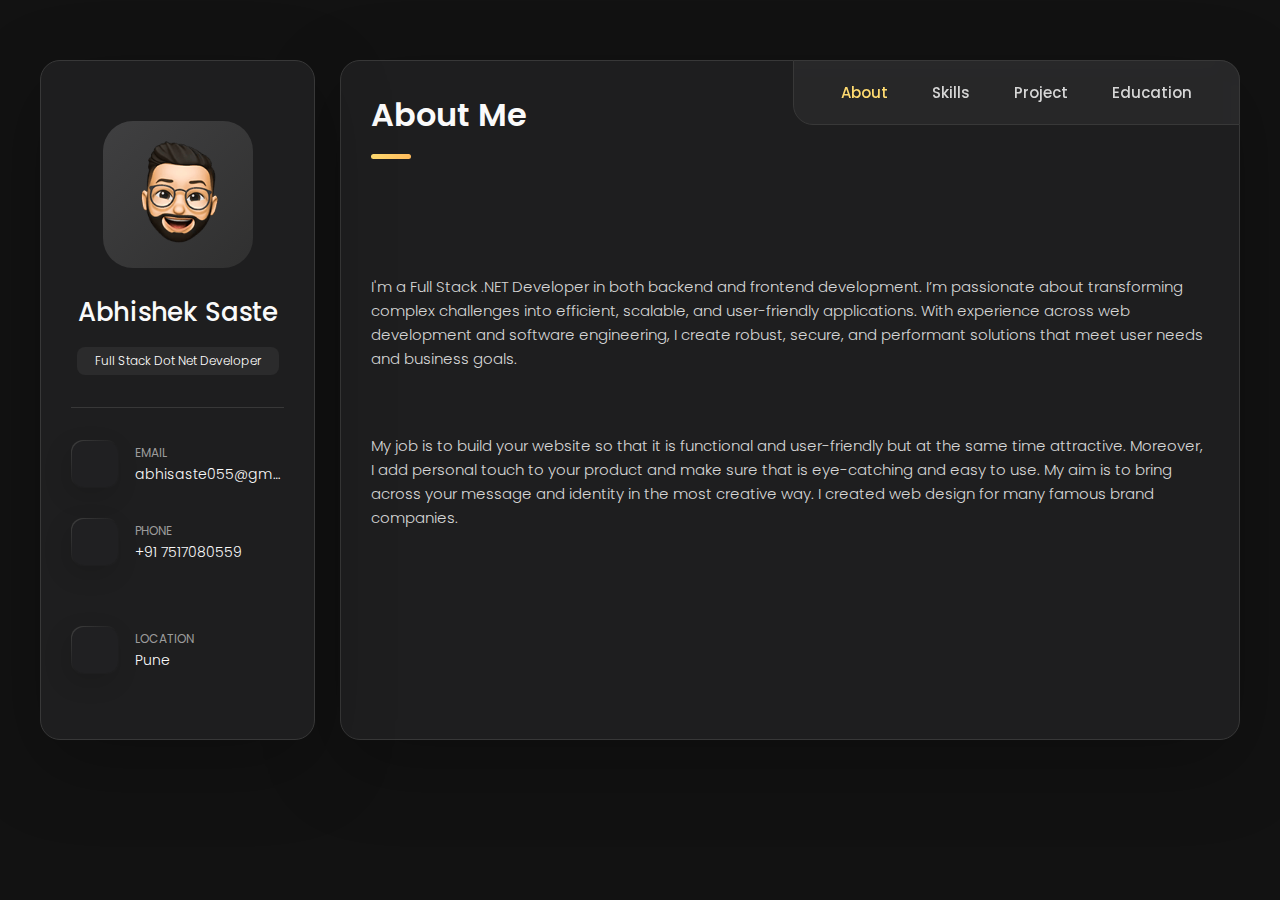
==== index .html @ 3a15f0b8 "Initial Project push" ====
<!DOCTYPE html>
<html lang="en">

<head>
  <meta charset="UTF-8">
  <meta http-equiv="X-UA-Compatible" content="IE=edge">
  <meta name="viewport" content="width=device-width, initial-scale=1.0">
  <title>Portfolio</title>



  <!--
    - custom css link
  -->
  <link rel="stylesheet" href="./assets/css/style.css">

  <!--
    - google font link
  -->
  <link rel="preconnect" href="https://fonts.googleapis.com">
  <link rel="preconnect" href="https://fonts.gstatic.com" crossorigin>
  <link href="https://fonts.googleapis.com/css2?family=Poppins:wght@300;400;500;600&display=swap" rel="stylesheet">
</head>

<body>

  <!--
    - #MAIN
  -->

  <main>

    <!--
      - #SIDEBAR
    -->

      <aside class="sidebar" data-sidebar>

        <div class="sidebar-info">

        <figure class="avatar-box">
          <img src="./assets/images/Illustrations/my-avatar.png" alt="Richard hanrick" width="80">
        </figure>

        <div class="info-content">
          <h1 class="name" title="Richard hanrick">Abhishek Saste</h1>

          <p class="title">Full Stack Dot Net Developer</p>
        </div>

        <button class="info_more-btn" data-sidebar-btn>
          <span>Show Contacts</span>

          <ion-icon name="chevron-down"></ion-icon>
        </button>

      </div>

      <div class="sidebar-info_more">

        <div class="separator"></div>

        <ul class="contacts-list">

          <li class="contact-item">

            <div class="icon-box">
              <ion-icon name="mail-outline"></ion-icon>
            </div>

            <div class="contact-info">
              <p class="contact-title">Email</p>

              <a href="mailto:richard@example.com" class="contact-link">abhisaste055@gmail.com</a>
            </div>

          </li>

          <li class="contact-item">

            <div class="icon-box">
              <ion-icon name="phone-portrait-outline"></ion-icon>
            </div>

            <div class="contact-info">
              <p class="contact-title">Phone</p>

              <a href="tel:+12133522795" class="contact-link">+91 7517080559</a>
            </div>

          </li>

          <li class="contact-item">

             

          </li>

          <li class="contact-item">

            <div class="icon-box">
              <ion-icon name="location-outline"></ion-icon>
            </div>

            <div class="contact-info">
              <p class="contact-title">Location</p>

              <address>Pune</address>
            </div>

          </li>

        </ul>

        <div class="separator"></div>

        <ul class="social-list">

          <li class="social-item">
            <a href="https://www.linkedin.com/in/abhishek-saste-76ba7b1b6?utm_source=share&utm_campaign=share_via&utm_content=profile&utm_medium=android_app" class="social-link">
              <ion-icon name="logo-Linkedin"></ion-icon>
            </a>
          </li>

          <li class="social-item">
            <a href="#" class="social-link">
              <ion-icon name="logo-twitter"></ion-icon>
            </a>
          </li>

          <li class="social-item">
            <a href="https://github.com/Abhisaste5455" class="social-link">
              <ion-icon name="logo-GitHub"></ion-icon>
            </a>
          </li>

        </ul>

      </div>

    </aside>





    <!--
      - #main-content
    -->

    <div class="main-content">

      <!--
        - #NAVBAR
      -->

      <nav class="navbar">
    <ul class="navbar-list">
        <li class="navbar-item">
            <button class="navbar-link active" data-nav-link>About</button>
        </li>
        <li class="navbar-item">
            <button class="navbar-link" data-nav-link>Skills</button> <!-- Changed from "Resume" to "Skills" -->
        </li>
        <li class="navbar-item">
            <button class="navbar-link" data-nav-link>Project</button>
        </li>
        <li class="navbar-item">
            <button class="navbar-link" data-nav-link>Education</button>
        </li>
       
    </ul>
</nav>






      <!--
        - #ABOUT
      -->

      <article class="about  active" data-page="about">

        <header>
          <h2 class="h2 article-title">About me</h2>
        </header>

        <section class="about-text">
          <br><br><br><br>
          <p>
            I'm a Full Stack .NET Developer in both backend and frontend development. I’m passionate about transforming
            complex challenges into efficient, scalable, and user-friendly applications. With experience across web
            development and software engineering, I create robust, secure, and performant solutions that meet user needs
            and business goals.
          </p>

          <br><br>

          <p>
            My job is to build your website so that it is functional and user-friendly but at the same time attractive.
            Moreover, I
            add personal touch to your product and make sure that is eye-catching and easy to use. My aim is to bring
            across your
            message and identity in the most creative way. I created web design for many famous brand companies.
          </p>
        </section>



        


        
       


        <!--
          - testimonials modal
        -->

        <div class="modal-container" data-modal-container>

          <div class="overlay" data-overlay></div>

          <section class="testimonials-modal">

            <button class="modal-close-btn" data-modal-close-btn>
              <ion-icon name="close-outline"></ion-icon>
            </button>

            <div class="modal-img-wrapper">
              <figure class="modal-avatar-box">
                <img src="./assets/images/avatar-1.png" alt="Daniel lewis" width="80" data-modal-img>
              </figure>

              <img src="./assets/images/icon-quote.svg" alt="quote icon">
            </div>

            <div class="modal-content">

              <h4 class="h3 modal-title" data-modal-title>Daniel lewis</h4>

              <time datetime="2021-06-14">14 June, 2021</time>

              <div data-modal-text>
                <p>
                  Richard was hired to create a corporate identity. We were very pleased with the work done. She has a
                  lot of experience
                  and is very concerned about the needs of client. Lorem ipsum dolor sit amet, ullamcous cididt
                  consectetur adipiscing
                  elit, seds do et eiusmod tempor incididunt ut laborels dolore magnarels alia.
                </p>
              </div>

            </div>

          </section>

        </div> 


        
      </article>





      <!--
  - #RESUME
-->

<article class="skills" data-page="skills">

  <header>
    <h2 class="h2 article-title">Skills</h2>
  </header>

 
  
  <section class="skill">

    <ul class="skills-list">

      <h3 class="Head1">Frontend</h3><br>

      <div class="sourav">
      <li class="skills-item">

        <div class="skill-progress-bg">
          <div class="skill-progress-fill" style="width: 80%;">HTML</div>
        </div>

      </li>

      <li class="skills-item">
        <div class="skill-progress-bg">
          <div class="skill-progress-fill" style="width: 80%;">CSS</div>
        </div>

      </li>

      <li class="skills-item">
        <div class="skill-progress-bg">
          <div class="skill-progress-fill" style="width: 80%;">Bootstrap</div>
        </div>

      </li>
      

      <li class="skills-item">

        <div class="skill-progress-bg">
          <div class="skill-progress-fill" style="width: 80%;">JavaScript</div>
        </div>

      </li>
      <li class="skills-item">
        <div class="skill-progress-bg">
          <div class="skill-progress-fill" style="width: 80%;">JQuery</div>
        </div>

      </li>

      <li class="skills-item">
        <div class="skill-progress-bg">
          <div class="skill-progress-fill" style="width: 80%;">React</div>
        </div>

      </li>

      <li class="skills-item">
        <div class="skill-progress-bg">
          <div class="skill-progress-fill" style="width: 80%;">Redux</div>
        </div>

      </li>
      
      <br>
      </div>

      <h3 class="Head1">Backend</h3> <br>
  

    
      <div class="sourav">
      <li class="skills-item">

        <div class="skill-progress-bg">
          <div class="skill-progress-fill" style="width: 80%;">C#</div>
        </div>

      </li>

      <li class="skills-item">

        <div class="skill-progress-bg">
          <div class="skill-progress-fill" style="width: 80%;">ASP.NET</div>
        </div>

      </li>

      <li class="skills-item">

        <div class="skill-progress-bg">
          <div class="skill-progress-fill" style="width: 80%;">MySQL</div>
        </div>

      </li>

      <li class="skills-item">

        <div class="skill-progress-bg">
          <div class="skill-progress-fill" style="width: 80%;">Soft.Testing</div>
        </div>

      </li>
      </div>    

      


      

    </ul>
  
  </section>

</article>






      <!--
        - #PORTFOLIO
      -->

      <article class="project" data-page="project">

        <header>
          <h2 class="h2 article-title">Project</h2>
        </header>

        <section class="projects">

          <ul class="filter-list">

            <li class="filter-item">
              <button class="active" data-filter-btn>All</button>
            </li>

            <!-- <li class="filter-item">
              <button data-filter-btn>Frontend</button>
            </li>

            <li class="filter-item">
              <button data-filter-btn>Backend</button>
            </li>

            <li class="filter-item">
              <button data-filter-btn>Web development</button>
            </li> -->

          </ul>

          <div class="filter-select-box">

            <button class="filter-select" data-select>

              <div class="select-value" data-selecct-value>Select category</div>

              <div class="select-icon">
                <ion-icon name="chevron-down"></ion-icon>
              </div>

            </button>

            <ul class="select-list">

              <li class="select-item">
                <button data-select-item>All</button>
              </li>

              <!-- <li class="select-item">
                <button data-select-item>Frontend</button>
              </li>

              <li class="select-item">
                <button data-select-item>Backend</button>
              </li> -->

              <!-- <li class="select-item">
                <button data-select-item>Web development</button>
              </li> -->

            </ul>

          </div>

          <ul class="project-list">

            <li class="project-item  active" data-filter-item data-category="Frontend">
              <a href="https://abhisaste5455.github.io/HotelProject/">

                <figure class="project-img">
                  <div class="project-item-icon-box">
                    <ion-icon name="eye-outline"></ion-icon>
                  </div>

                  <img src="./assets/images/Illustrations/Hotel.png" alt="finance" loading="lazy">
                </figure>

                <h3 class="project-title">Hotel</h3>

                <p class="project-category">Frontend</p>

              </a>
            </li>

            <li class="project-item  active" data-filter-item data-category="web development">
              <a href="https://abhisaste5455.github.io/FoodProject/">

                <figure class="project-img">
                  <div class="project-item-icon-box">
                    <ion-icon name="eye-outline"></ion-icon>
                  </div>

                  <img src="./assets/images/Illustrations/Food.png" alt="orizon" loading="lazy">
                </figure>

                <h3 class="project-title">Food</h3>

                <p class="project-category">Frontend</p>

              </a>
            </li>

            <li class="project-item  active" data-filter-item data-category="web design">
              <a href="https://abhisaste5455.github.io/RealestateProject/">

                <figure class="project-img">
                  <div class="project-item-icon-box">
                    <ion-icon name="eye-outline"></ion-icon>
                  </div>

                  <img src="./assets/images/Illustrations/Real Estate.png " alt="fundo" loading="lazy">
                </figure>

                <h3 class="project-title">Real Estate</h3>

                <p class="project-category">Frontend</p>

              </a>
            </li>

            <li class="project-item  active" data-filter-item data-category="applications">
              <a href="https://abhisaste5455.github.io/FashionProject/">

                <figure class="project-img">
                  <div class="project-item-icon-box">
                    <ion-icon name="eye-outline"></ion-icon>
                  </div>

                  <img src="./assets/images/Illustrations/Fashion.png" alt="brawlhalla" loading="lazy">
                </figure>

                <h3 class="project-title">Fashion</h3>

                <p class="project-category">Frontend</p>

              </a>
            </li>

            <li class="project-item  active" data-filter-item data-category="web design">
              <a href="https://abhisaste5455.github.io/WeddingProject/">

                <figure class="project-img">
                  <div class="project-item-icon-box">
                    <ion-icon name="eye-outline"></ion-icon>
                  </div>

                  <img src="./assets/images/Illustrations/Wed.png" alt="dsm." loading="lazy">
                </figure>

                <h3 class="project-title">Wedding</h3>

                <p class="project-category">Frontend</p>

              </a>
            </li>

            <li class="project-item  active" data-filter-item data-category="web design">
              <a href="https://shop-project-eosin.vercel.app/">

                <figure class="project-img">
                  <div class="project-item-icon-box">
                    <ion-icon name="eye-outline"></ion-icon>
                  </div>

                  <img src="./assets/images/Illustrations/Shop.png" alt="metaspark" loading="lazy">
                </figure>

                <h3 class="project-title">Shop</h3>

                <p class="project-category">Frontend</p>

              </a>
            </li>

          

          </ul>

        </section>

      </article>




      <article class="education" data-page="education">

        <header>
          <h2 class="h2 article-title">Education</h2>
        </header>
      
        <section class="timeline">
      
          <div class="title-wrapper">
            <div class="icon-box">
              <ion-icon name="book-outline"></ion-icon>
            </div>
      
            <h3 class="h3">Education</h3>
          </div>
      
          <ol class="timeline-list">

            <li class="timeline-item">
      
              <h4 class="h4 timeline-item-title">Diploma In Full Stack Dot.Net</h4>
      
              <span>6 Months</span>
      
              <p class="timeline-text">
                Envision Computer Training Institute 
              </p>
      
            </li>
      
            <li class="timeline-item">
      
              <h4 class="h4 timeline-item-title">B.E in Information Technology</h4>
      
              <span>2020 — 2024</span>
      
              <p class="timeline-text">
                Savitribai Phule Pune University
              </p>
      
            </li>

            
      
            <li class="timeline-item">
      
              <h4 class="h4 timeline-item-title">HSC</h4>
      
              <span>2019 — 2020</span>
      
              <p class="timeline-text">
                Maharashtra State Board
              </p>
      
            </li>
      
            <li class="timeline-item">
      
              <h4 class="h4 timeline-item-title">SSC</h4>
      
              <span>2017 — 2018</span>
      
              <p class="timeline-text">
                Maharashtra State Board.
              </p>
      
            </li>
      
          </ol>
      
        </section>
      
      </article>
      


      




     

    </div>

  </main>






  <!--
    - custom js link
  -->
  <script src="./assets/js/script.js"></script>

  <!--
    - ionicon link
  -->
  <script type="module" src="https://unpkg.com/ionicons@5.5.2/dist/ionicons/ionicons.esm.js"></script>
  <script nomodule src="https://unpkg.com/ionicons@5.5.2/dist/ionicons/ionicons.js"></script>

</body>

</html>
---- assets/css/style.css ----
/*-----------------------------------*\
  #style.css
\*-----------------------------------*/


/**
 * copyright 2022 @codewithsadee
 */





/*-----------------------------------*\
  #CUSTOM PROPERTY
\*-----------------------------------*/

:root {

  /**
   * colors
   */

  /* gradient */

  --bg-gradient-onyx: linear-gradient(
    to bottom right, 
    hsl(240, 1%, 25%) 3%, 
    hsl(0, 0%, 19%) 97%
  );
  --bg-gradient-jet: linear-gradient(
    to bottom right, 
    hsla(240, 1%, 18%, 0.251) 0%, 
    hsla(240, 2%, 11%, 0) 100%
  ), hsl(240, 2%, 13%);
  --bg-gradient-yellow-1: linear-gradient(
    to bottom right, 
    hsl(45, 100%, 71%) 0%, 
    hsla(36, 100%, 69%, 0) 50%
  );
  --bg-gradient-yellow-2: linear-gradient(
    135deg, 
    hsla(45, 100%, 71%, 0.251) 0%, 
    hsla(35, 100%, 68%, 0) 59.86%
  ), hsl(240, 2%, 13%);
  --border-gradient-onyx: linear-gradient(
    to bottom right, 
    hsl(0, 0%, 25%) 0%, 
    hsla(0, 0%, 25%, 0) 50%
  );
  --text-gradient-yellow: linear-gradient(
    to right, 
    hsl(45, 100%, 72%), 
    hsl(35, 100%, 68%)
  );

  /* solid */

  --jet: hsl(0, 0%, 22%);
  --onyx: hsl(240, 1%, 17%);
  --eerie-black-1: hsl(240, 2%, 13%);
  --eerie-black-2: hsl(240, 2%, 12%);
  --smoky-black: hsl(0, 0%, 7%);
  --white-1: hsl(0, 0%, 100%);
  --white-2: hsl(0, 0%, 98%);
  --orange-yellow-crayola: hsl(45, 100%, 72%);
  --vegas-gold: hsl(45, 54%, 58%);
  --light-gray: hsl(0, 0%, 84%);
  --light-gray-70: hsla(0, 0%, 84%, 0.7);
  --bittersweet-shimmer: hsl(0, 43%, 51%);

  /**
   * typography
   */

  /* font-family */
  --ff-poppins: 'Poppins', sans-serif;

  /* font-size */
  --fs-1: 24px;
  --fs-2: 18px;
  --fs-3: 17px;
  --fs-4: 16px;
  --fs-5: 15px;
  --fs-6: 14px;
  --fs-7: 13px;
  --fs-8: 11px;

  /* font-weight */
  --fw-300: 300;
  --fw-400: 400;
  --fw-500: 500;
  --fw-600: 600;

  /**
   * shadow
   */
  
  --shadow-1: -4px 8px 24px hsla(0, 0%, 0%, 0.25);
  --shadow-2: 0 16px 30px hsla(0, 0%, 0%, 0.25);
  --shadow-3: 0 16px 40px hsla(0, 0%, 0%, 0.25);
  --shadow-4: 0 25px 50px hsla(0, 0%, 0%, 0.15);
  --shadow-5: 0 24px 80px hsla(0, 0%, 0%, 0.25);

  /**
   * transition
   */

  --transition-1: 0.25s ease;
  --transition-2: 0.5s ease-in-out;

}





/*-----------------------------------*\
  #RESET
\*-----------------------------------*/

*, *::before, *::after {
  margin: 0;
  padding: 0;
  box-sizing: border-box;
}

a { text-decoration: none; }

li { list-style: none; }

img, ion-icon, a, button, time, span { display: block; }

button {
  font: inherit;
  background: none;
  border: none;
  text-align: left;
  cursor: pointer;
}

input, textarea {
  display: block;
  width: 100%;
  background: none;
  font: inherit;
}

::selection {
  background: var(--orange-yellow-crayola);
  color: var(--smoky-black);
}

:focus { outline-color: var(--orange-yellow-crayola); }

html { font-family: var(--ff-poppins); }

body { background: var(--smoky-black); }





/*-----------------------------------*\
  #REUSED STYLE
\*-----------------------------------*/

.sidebar,
article {
  background: var(--eerie-black-2);
  border: 1px solid var(--jet);
  border-radius: 20px;
  padding: 15px;
  box-shadow: var(--shadow-1);
  z-index: 1;
}

.separator {
  width: 100%;
  height: 1px;
  background: var(--jet);
  margin: 16px 0;
}

.icon-box {
  position: relative;
  background: var(--border-gradient-onyx);
  width: 30px;
  height: 30px;
  border-radius: 8px;
  display: flex;
  justify-content: center;
  align-items: center;
  font-size: 16px;
  color: var(--orange-yellow-crayola);
  box-shadow: var(--shadow-1);
  z-index: 1;
}

.icon-box::before {
  content: "";
  position: absolute;
  inset: 1px;
  background: var(--eerie-black-1);
  border-radius: inherit;
  z-index: -1;
}

.icon-box ion-icon { --ionicon-stroke-width: 35px; }

article { display: none; }

article.active {
  display: block;
  animation: fade 0.5s ease backwards;
}

@keyframes fade {
  0% { opacity: 0; }
  100% { opacity: 1; }
}

.h2,
.h3,
.h4,
.h5 {
  color: var(--white-2);
  text-transform: capitalize;
}

.h2 { font-size: var(--fs-1); }

.h3 { font-size: var(--fs-2); }

.h4 { font-size: var(--fs-4); }

.h5 {
  font-size: var(--fs-7);
  font-weight: var(--fw-500);
}

.article-title {
  position: relative;
  padding-bottom: 7px;
}

.article-title::after {
  content: "";
  position: absolute;
  bottom: 0;
  left: 0;
  width: 30px;
  height: 3px;
  background: var(--text-gradient-yellow);
  border-radius: 3px;
}

.has-scrollbar::-webkit-scrollbar {
  width: 5px; /* for vertical scrollbar */
  height: 5px; /* for horizontal scrollbar */
}

.has-scrollbar::-webkit-scrollbar-track {
  background: var(--onyx);
  border-radius: 5px;
}

.has-scrollbar::-webkit-scrollbar-thumb {
  background: var(--orange-yellow-crayola);
  border-radius: 5px;
}

.has-scrollbar::-webkit-scrollbar-button { width: 20px; }

.content-card {
  position: relative;
  background: var(--border-gradient-onyx);
  padding: 15px;
  padding-top: 45px;
  border-radius: 14px;
  box-shadow: var(--shadow-2);
  cursor: pointer;
  z-index: 1;
}

.content-card::before {
  content: "";
  position: absolute;
  inset: 1px;
  background: var(--bg-gradient-jet);
  border-radius: inherit;
  z-index: -1;
}





/*-----------------------------------*\
  #MAIN
\*-----------------------------------*/

main {
  margin: 15px 12px;
  margin-bottom: 75px;
  min-width: 259px;
}





/*-----------------------------------*\
  #SIDEBAR
\*-----------------------------------*/

.sidebar {
  margin-bottom: 15px;
  max-height: 112px;
  overflow: hidden;
  transition: var(--transition-2);
}

.sidebar.active { max-height: 405px; }

.sidebar-info {
  position: relative;
  display: flex;
  justify-content: flex-start;
  align-items: center;
  gap: 15px;
}

.avatar-box {
  background: var(--bg-gradient-onyx);
  border-radius: 20px;
}

.info-content .name {
  color: var(--white-2);
  font-size: var(--fs-3);
  font-weight: var(--fw-500);
  letter-spacing: -0.25px;
  margin-bottom: 10px;
}

.info-content .title {
  color: var(--white-1);
  background: var(--onyx);
  font-size: var(--fs-8);
  font-weight: var(--fw-300);
  width: max-content;
  padding: 3px 12px;
  border-radius: 8px;
}

.info_more-btn {
  position: absolute;
  top: -15px;
  right: -15px;
  border-radius: 0 15px;
  font-size: 13px;
  color: var(--orange-yellow-crayola);
  background: var(--border-gradient-onyx);
  padding: 10px;
  box-shadow: var(--shadow-2);
  transition: var(--transition-1);
  z-index: 1;
}

.info_more-btn::before {
  content: "";
  position: absolute;
  inset: 1px;
  border-radius: inherit;
  background: var(--bg-gradient-jet);
  transition: var(--transition-1);
  z-index: -1;
}

.info_more-btn:hover,
.info_more-btn:focus { background: var(--bg-gradient-yellow-1); }

.info_more-btn:hover::before,
.info_more-btn:focus::before { background: var(--bg-gradient-yellow-2); }

.info_more-btn span { display: none; }

.sidebar-info_more {
  opacity: 0;
  visibility: hidden;
  transition: var(--transition-2);
}

.sidebar.active .sidebar-info_more {
  opacity: 1;
  visibility: visible;
}

.contacts-list {
  display: grid;
  grid-template-columns: 1fr;
  gap: 16px;
}

.contact-item {
  min-width: 100%;
  display: flex;
  align-items: center;
  gap: 16px;
}

.contact-info {
  max-width: calc(100% - 46px);
  width: calc(100% - 46px);
}

.contact-title {
  color: var(--light-gray-70);
  font-size: var(--fs-8);
  text-transform: uppercase;
  margin-bottom: 2px;
}

.contact-info :is(.contact-link, time, address) {
  color: var(--white-2);
  font-size: var(--fs-7);
}

.contact-info address { font-style: normal; }

.social-list {
  display: flex;
  justify-content: flex-start;
  align-items: center;
  gap: 15px;
  padding-bottom: 4px;
  padding-left: 7px;
}

.social-item .social-link {
  color: var(--light-gray-70);
  font-size: 18px;
}


.social-item .social-link:hover { color: var(--light-gray); }





/*-----------------------------------*\
  #NAVBAR
\*-----------------------------------*/

.navbar {
  position: fixed;
  bottom: 0;
  left: 0;
  width: 100%;
  background: hsla(240, 1%, 17%, 0.75);
  backdrop-filter: blur(10px);
  border: 1px solid var(--jet);
  border-radius: 12px 12px 0 0;
  box-shadow: var(--shadow-2);
  z-index: 5;
}

.navbar-list {
  display: flex;
  flex-wrap: wrap;
  justify-content: center;
  align-items: center;
  padding: 0 10px;
}

.navbar-link {
  color: var(--light-gray);
  font-size: var(--fs-8);
  padding: 20px 7px;
  transition: color var(--transition-1);
}

.navbar-link:hover,
.navbar-link:focus { color: var(--light-gray-70); }

.navbar-link.active { color: var(--orange-yellow-crayola); }





/*-----------------------------------*\
  #ABOUT
\*-----------------------------------*/

.about .article-title { margin-bottom: 15px; }

.about-text {
  color: var(--light-gray);
  font-size: var(--fs-6);
  font-weight: var(--fw-300);
  line-height: 1.6;
}

.about-text p { margin-bottom: 15px; }



/**
 * #service 
 */

.service { margin-bottom: 35px; }

.service-title { margin-bottom: 20px; }

.service-list {
  display: grid;
  grid-template-columns: 1fr;
  gap: 20px;
}

.service-item {
  position: relative;
  background: var(--border-gradient-onyx);
  padding: 20px;
  border-radius: 14px;
  box-shadow: var(--shadow-2);
  z-index: 1;
}

.service-item::before {
  content: "";
  position: absolute;
  inset: 1px;
  background: var(--bg-gradient-jet);
  border-radius: inherit;
  z-index: -1;
}

.service-icon-box { margin-bottom: 10px; }

.service-icon-box img { margin: auto; }

.service-content-box { text-align: center; }

.service-item-title { margin-bottom: 7px; }

.service-item-text {
  color: var(--light-gray);
  font-size: var(--fs-6);
  font-weight: var(--fw-3);
  line-height: 1.6;
}


/**
 * #testimonials 
 */

.testimonials { margin-bottom: 30px; }

.testimonials-title { margin-bottom: 20px; }

.testimonials-list {
  display: flex;
  justify-content: flex-start;
  align-items: flex-start;
  gap: 15px;
  margin: 0 -15px;
  padding: 25px 15px;
  padding-bottom: 35px;
  overflow-x: auto;
  scroll-behavior: smooth;
  overscroll-behavior-inline: contain;
  scroll-snap-type: inline mandatory;
}

.testimonials-item {
  min-width: 100%;
  scroll-snap-align: center;
}

.testimonials-avatar-box {
  position: absolute;
  top: 0;
  left: 0;
  transform: translate(15px, -25px);
  background: var(--bg-gradient-onyx);
  border-radius: 14px;
  box-shadow: var(--shadow-1);
}

.testimonials-item-title { margin-bottom: 7px; }

.testimonials-text {
  color: var(--light-gray);
  font-size: var(--fs-6);
  font-weight: var(--fw-300);
  line-height: 1.6;
  display: -webkit-box;
  line-clamp: 4;
  -webkit-line-clamp: 4;
  -webkit-box-orient: vertical;
  overflow: hidden;
}


/**
 * #testimonials-modal
 */

.modal-container {
  position: fixed;
  top: 0;
  left: 0;
  width: 100%;
  height: 100%;
  display: flex;
  justify-content: center;
  align-items: center;
  overflow-y: auto;
  overscroll-behavior: contain;
  z-index: 20;
  pointer-events: none;
  visibility: hidden;
}

.modal-container::-webkit-scrollbar { display: none; }

.modal-container.active {
  pointer-events: all;
  visibility: visible;
}

.overlay {
  position: fixed;
  top: 0;
  left: 0;
  width: 100%;
  height: 100vh;
  background: hsl(0, 0%, 5%);
  opacity: 0;
  visibility: hidden;
  pointer-events: none;
  z-index: 1;
  transition: var(--transition-1);
}

.overlay.active {
  opacity: 0.8;
  visibility: visible;
  pointer-events: all;
}

.testimonials-modal {
  background: var(--eerie-black-2);
  position: relative;
  padding: 15px;
  margin: 15px 12px;
  border: 1px solid var(--jet);
  border-radius: 14px;
  box-shadow: var(--shadow-5);
  transform: scale(1.2);
  opacity: 0;
  transition: var(--transition-1);
  z-index: 2;
}

.modal-container.active .testimonials-modal {
  transform: scale(1);
  opacity: 1;
}

.modal-close-btn {
  position: absolute;
  top: 15px;
  right: 15px;
  background: var(--onyx);
  border-radius: 8px;
  width: 32px;
  height: 32px;
  display: flex;
  justify-content: center;
  align-items: center;
  color: var(--white-2);
  font-size: 18px;
  opacity: 0.7;
}

.modal-close-btn:hover,
.modal-close-btn:focus { opacity: 1; }

.modal-close-btn ion-icon { --ionicon-stroke-width: 50px; }

.modal-avatar-box {
  background: var(--bg-gradient-onyx);
  width: max-content;
  border-radius: 14px;
  margin-bottom: 15px;
  box-shadow: var(--shadow-2);
}

.modal-img-wrapper > img { display: none; }

.modal-title { margin-bottom: 4px; }

.modal-content time {
  font-size: var(--fs-6);
  color: var(--light-gray-70);
  font-weight: var(--fw-300);
  margin-bottom: 10px;
}

.modal-content p {
  color: var(--light-gray);
  font-size: var(--fs-6);
  font-weight: var(--fw-300);
  line-height: 1.6;
}


/**
 * #clients 
 */

.clients { margin-bottom: 15px; }

.clients-list {
  display: flex;
  justify-content: flex-start;
  align-items: flex-start;
  gap: 15px;
  margin: 0 -15px;
  padding: 25px;
  padding-bottom: 25px;
  overflow-x: auto;
  scroll-behavior: smooth;
  overscroll-behavior-inline: contain;
  scroll-snap-type: inline mandatory;
  scroll-padding-inline: 25px;
}

.clients-item {
  min-width: 50%;
  scroll-snap-align: start;
}

.clients-item img {
  width: 100%;
  filter: grayscale(1);
  transition: var(--transition-1);
}

.clients-item img:hover { filter: grayscale(0); }





/*-----------------------------------*\
  #RESUME
\*-----------------------------------*/

.article-title { margin-bottom: 30px; }


/**
 * education and experience 
 */

.timeline { margin-bottom: 30px; }

.timeline .title-wrapper {
  display: flex;
  align-items: center;
  gap: 15px;
  margin-bottom: 25px;
}

.timeline-list {
  font-size: var(--fs-6);
  margin-left: 45px;
}

.timeline-item { position: relative; }

.timeline-item:not(:last-child) { margin-bottom: 20px; }

.timeline-item-title {
  font-size: var(--fs-6);
  line-height: 1.3;
  margin-bottom: 7px;
}

.timeline-list span {
  color: var(--vegas-gold);
  font-weight: var(--fw-400);
  line-height: 1.6;
}

.timeline-item:not(:last-child)::before {
  content: "";
  position: absolute;
  top: -25px;
  left: -30px;
  width: 1px;
  height: calc(100% + 50px);
  background: var(--jet);
}

.timeline-item::after {
  content: "";
  position: absolute;
  top: 5px;
  left: -33px;
  height: 6px;
  width: 6px;
  background: var(--text-gradient-yellow);
  border-radius: 50%;
  box-shadow: 0 0 0 4px var(--jet);
}

.timeline-text {
  color: var(--light-gray);
  font-weight: var(--fw-300);
  line-height: 1.6;
}


/**
 * skills 
 */

.skills-title { margin-bottom: 20px; }

.skills-list { padding: 20px;}


.skills-item:not(:last-child) { margin-bottom: 15px; }

.skill .title-wrapper {
  align-items: center;
  gap: 5px;
  margin-bottom: 8px;
}

.sourav {
  flex-wrap: wrap;
  display:flex;
  gap: 22px;
}
.skill .title-wrapper data {
  color: var(--light-gray);
  font-size: var(--fs-7);
  font-weight: var(--fw-500);
}

.skill-progress-bg {
            text-align: center;
            font-weight: bold;
            color: var(--dark-gray);
            font-size: 17px;
            width: 140px;
            height: 140px;
            line-height: 115px;
            /**border: 1px solid black; */
            border-radius: 50%;

/**  background: var(--jet);
  width: 100%;
  height: 8px;
  border-radius: 10px; */
}

.skill-progress-fill {
  background: var(--text-gradient-yellow);
  height: 80%;
  border-radius: inherit;
}

.Head1{
  color: white;
}



/*-----------------------------------*\
  #PORTFOLIO
\*-----------------------------------*/

.filter-list { display: none; }

.filter-select-box {
  position: relative;
  margin-bottom: 25px;
}

.filter-select {
  background: var(--eerie-black-2);
  color: var(--light-gray);
  display: flex;
  justify-content: space-between;
  align-items: center;
  width: 100%;
  padding: 12px 16px;
  border: 1px solid var(--jet);
  border-radius: 14px;
  font-size: var(--fs-6);
  font-weight: var(--fw-300);
}

.filter-select.active .select-icon { transform: rotate(0.5turn); }

.select-list {
  background: var(--eerie-black-2);
  position: absolute;
  top: calc(100% + 6px);
  width: 100%;
  padding: 6px;
  border: 1px solid var(--jet);
  border-radius: 14px;
  z-index: 2;
  opacity: 0;
  visibility: hidden;
  pointer-events: none;
  transition: 0.15s ease-in-out;
}

.filter-select.active + .select-list {
  opacity: 1;
  visibility: visible;
  pointer-events: all;
}

.select-item button {
  background: var(--eerie-black-2);
  color: var(--light-gray);
  font-size: var(--fs-6);
  font-weight: var(--fw-300);
  text-transform: capitalize;
  width: 100%;
  padding: 8px 10px;
  border-radius: 8px;
}

.select-item button:hover { --eerie-black-2: hsl(240, 2%, 20%); }

.project-list {
  display: grid;
  grid-template-columns: 1fr;
  gap: 30px;
  margin-bottom: 10px;
}

.project-item { display: none; }

.project-item.active {
  display: block;
  animation: scaleUp 0.25s ease forwards;
}

@keyframes scaleUp {
  0% { transform: scale(0.5); }
  100% { transform: scale(1); }
}

.project-item > a { width: 100%; }

.project-img {
  position: relative;
  width: 100%;
  height: 2000px;
  border-radius: 16px;
  overflow: hidden;
  margin-bottom: 15px;
}

.project-img::before {
  content: "";
  position: absolute;
  top: 0;
  left: 0;
  width: 100%;
  height: 100%;
  background: transparent;
  z-index: 1;
  transition: var(--transition-1);
}

.project-item > a:hover .project-img::before { background: hsla(0, 0%, 0%, 0.5); }

.project-item-icon-box {
  --scale: 0.8;

  background: var(--jet);
  color: var(--orange-yellow-crayola);
  position: absolute;
  top: 50%;
  left: 50%;
  transform: translate(-50%, -50%) scale(var(--scale));
  font-size: 20px;
  padding: 18px;
  border-radius: 12px;
  opacity: 0;
  z-index: 1;
  transition: var(--transition-1);
}

.project-item > a:hover .project-item-icon-box {
  --scale: 1;
  opacity: 1;
}

.project-item-icon-box ion-icon { --ionicon-stroke-width: 50px; }

.project-img img {
  width: 100%;
  height: 100%;
  object-fit: cover;
  transition: var(--transition-1);
}

.project-item > a:hover img { transform: scale(1.1); }

.project-title,
.project-category { margin-left: 10px; }

.project-title {
  color: var(--white-2);
  font-size: var(--fs-5);
  font-weight: var(--fw-400);
  text-transform: capitalize;
  line-height: 1.3;
}

.project-category {
  color: var(--light-gray-70);
  font-size: var(--fs-6);
  font-weight: var(--fw-300);
}





/*-----------------------------------*\
  #BLOG
\*-----------------------------------*/

.blog-posts { margin-bottom: 10px; }

.blog-posts-list {
  display: grid;
  grid-template-columns: 1fr;
  gap: 20px;
}

.blog-post-item > a {
  position: relative;
  background: var(--border-gradient-onyx);
  height: 100%;
  box-shadow: var(--shadow-4);
  border-radius: 16px;
  z-index: 1;
}

.blog-post-item > a::before {
  content: "";
  position: absolute;
  inset: 1px;
  border-radius: inherit;
  background: var(--eerie-black-1);
  z-index: -1;
}

.blog-banner-box {
  width: 100%;
  height: 300px;
  border-radius: 12px;
  overflow: hidden;
}

.blog-banner-box img {
  width: 100%;
  height: 100%;
  object-fit: cover;
  transition: var(--transition-1);
}

.blog-post-item > a:hover .blog-banner-box img { transform: scale(1.1); }

.blog-content { padding: 15px; }

.blog-meta {
  display: flex;
  justify-content: flex-start;
  align-items: center;
  gap: 7px;
  margin-bottom: 10px;
}

.blog-meta :is(.blog-category, time) {
  color: var(--light-gray-70);
  font-size: var(--fs-6);
  font-weight: var(--fw-300);
}

.blog-meta .dot {
  background: var(--light-gray-70);
  width: 4px;
  height: 4px;
  border-radius: 4px;
}

.blog-item-title {
  margin-bottom: 10px;
  line-height: 1.3;
  transition: var(--transition-1);
}

.blog-post-item > a:hover .blog-item-title { color: var(--orange-yellow-crayola); }

.blog-text {
  color: var(--light-gray);
  font-size: var(--fs-6);
  font-weight: var(--fw-300);
  line-height: 1.6;
}





/*-----------------------------------*\
  #CONTACT
\*-----------------------------------*/

.mapbox {
  position: relative;
  height: 250px;
  width: 100%;
  border-radius: 16px;
  margin-bottom: 30px;
  border: 1px solid var(--jet);
  overflow: hidden;
}

.mapbox figure { height: 100%; }

.mapbox iframe {
  width: 100%;
  height: 100%;
  border: none;
  filter: grayscale(1) invert(1);
}

.contact-form { margin-bottom: 10px; }

.form-title { margin-bottom: 20px; }

.input-wrapper {
  display: grid;
  grid-template-columns: 1fr;
  gap: 25px;
  margin-bottom: 25px;
}

.form-input {
  color: var(--white-2);
  font-size: var(--fs-6);
  font-weight: var(--fw-400);
  padding: 13px 20px;
  border: 1px solid var(--jet);
  border-radius: 14px;
  outline: none;
}

.form-input::placeholder { font-weight: var(--fw-500); }

.form-input:focus { border-color: var(--orange-yellow-crayola); }

textarea.form-input {
  min-height: 100px;
  height: 120px;
  max-height: 200px;
  resize: vertical;
  margin-bottom: 25px;
}

textarea.form-input::-webkit-resizer { display: none; }

.form-input:focus:invalid { border-color: var(--bittersweet-shimmer); }

.form-btn {
  position: relative;
  width: 100%;
  background: var(--border-gradient-onyx);
  color: var(--orange-yellow-crayola);
  display: flex;
  justify-content: center;
  align-items: center;
  gap: 10px;
  padding: 13px 20px;
  border-radius: 14px;
  font-size: var(--fs-6);
  text-transform: capitalize;
  box-shadow: var(--shadow-3);
  z-index: 1;
  transition: var(--transition-1);
}

.form-btn::before {
  content: "";
  position: absolute;
  inset: 1px;
  background: var(--bg-gradient-jet);
  border-radius: inherit;
  z-index: -1;
  transition: var(--transition-1);
}

.form-btn ion-icon { font-size: 16px; }

.form-btn:hover { background: var(--bg-gradient-yellow-1); }

.form-btn:hover::before { background: var(--bg-gradient-yellow-2); }

.form-btn:disabled {
  opacity: 0.7;
  cursor: not-allowed;
}

.form-btn:disabled:hover { background: var(--border-gradient-onyx); }

.form-btn:disabled:hover::before { background: var(--bg-gradient-jet); }





/*-----------------------------------*\
  #RESPONSIVE
\*-----------------------------------*/

/**
 * responsive larger than 450px screen
 */

@media (min-width: 450px) {

  /**
   * client
   */

  .clients-item { min-width: calc(33.33% - 10px); }



  /**
   * #PORTFOLIO, BLOG 
   */

  .project-img,
  .blog-banner-box { height: 200px; }

}





/**
 * responsive larger than 580px screen
 */

@media (min-width: 580px) {

  /**
   * CUSTOM PROPERTY
   */

  :root {

    /**
     * typography
     */

    --fs-1: 32px;
    --fs-2: 24px;
    --fs-3: 26px;
    --fs-4: 18px;
    --fs-6: 15px;
    --fs-7: 15px;
    --fs-8: 12px;

  }



  /**
   * #REUSED STYLE
   */

  .sidebar, article {
    width: 520px;
    margin-inline: auto;
    padding: 30px;
  }

  .article-title {
    font-weight: var(--fw-600);
    padding-bottom: 15px;
  }

  .article-title::after {
    width: 40px;
    height: 5px;
  }

  .icon-box {
    width: 48px;
    height: 48px;
    border-radius: 12px;
    font-size: 18px;
  }



  /**
   * #MAIN
   */

  main {
    margin-top: 60px;
    margin-bottom: 100px;
  }



  /**
   * #SIDEBAR
   */

  .sidebar {
    max-height: 180px;
    margin-bottom: 30px;
  }

  .sidebar.active { max-height: 584px; }

  .sidebar-info { gap: 25px; }

  .avatar-box { border-radius: 30px; }

  .avatar-box img { width: 120px; }

  .info-content .name { margin-bottom: 15px; }

  .info-content .title { padding: 5px 18px; }

  .info_more-btn {
    top: -30px;
    right: -30px;
    padding: 10px 15px;
  }

  .info_more-btn span {
    display: block;
    font-size: var(--fs-8);
  }

  .info_more-btn ion-icon { display: none; }

  .separator { margin: 32px 0; }

  .contacts-list { gap: 20px; }

  .contact-info {
    max-width: calc(100% - 64px);
    width: calc(100% - 64px);
  }



  /**
   * #NAVBAR
   */

  .navbar { border-radius: 20px 20px 0 0; }

  .navbar-list { gap: 20px; }

  .navbar-link { --fs-8: 14px; }



  /**
   * #ABOUT
   */

  .about .article-title { margin-bottom: 20px; }

  .about-text { margin-bottom: 40px; }

  /* service */

  .service-item {
    display: flex;
    justify-content: flex-start;
    align-items: flex-start;
    gap: 18px;
    padding: 30px;
  }

  .service-icon-box {
    margin-bottom: 0;
    margin-top: 5px;
  }

  .service-content-box { text-align: left; }

  /* testimonials */

  .testimonials-title { margin-bottom: 25px; }

  .testimonials-list {
    gap: 30px;
    margin: 0 -30px;
    padding: 30px;
    padding-bottom: 35px;
  }

  .content-card {
    padding: 30px;
    padding-top: 25px;
  }

  .testimonials-avatar-box {
    transform: translate(30px, -30px);
    border-radius: 20px;
  }

  .testimonials-avatar-box img { width: 80px; }

  .testimonials-item-title {
    margin-bottom: 10px;
    margin-left: 95px;
  }

  .testimonials-text {
    line-clamp: 2;
    -webkit-line-clamp: 2;
  }

  /* testimonials modal */

  .modal-container { padding: 20px; }

  .testimonials-modal {
    display: flex;
    justify-content: flex-start;
    align-items: stretch;
    gap: 25px;
    padding: 30px;
    border-radius: 20px;
  }

  .modal-img-wrapper {
    display: flex;
    flex-direction: column;
    align-items: center;
  }

  .modal-avatar-box {
    border-radius: 18px;
    margin-bottom: 0;
  }

  .modal-avatar-box img { width: 65px; }

  .modal-img-wrapper > img {
    display: block;
    flex-grow: 1;
    width: 35px;
  }

  /* clients */

  .clients-list {
    gap: 50px;
    margin: 0 -30px;
    padding: 45px;
    scroll-padding-inline: 45px;
  }

  .clients-item { min-width: calc(33.33% - 35px); }



  /**
   * #RESUME
   */

  .timeline-list { margin-left: 65px; }

  .timeline-item:not(:last-child)::before { left: -40px; }

  .timeline-item::after {
    height: 8px;
    width: 8px;
    left: -43px;
  }

  .skills-item:not(:last-child) { margin-bottom: 25px; }



  /**
   * #PORTFOLIO, BLOG
   */

  .project-img, .blog-banner-box { border-radius: 16px; }

  .blog-posts-list { gap: 30px; }

  .blog-content { padding: 25px; }



  /**
   * #CONTACT
   */

  .mapbox {
    height: 380px;
    border-radius: 18px;
  }

  .input-wrapper {
    gap: 30px;
    margin-bottom: 30px;
  }

  .form-input { padding: 15px 20px; }

  textarea.form-input { margin-bottom: 30px; }

  .form-btn {
    --fs-6: 16px;
    padding: 16px 20px;
  }

  .form-btn ion-icon { font-size: 18px; }

}





/**
 * responsive larger than 768px screen
 */

@media (min-width: 768px) {

  /**
   * REUSED STYLE
   */

  .sidebar, article { width: 700px; }

  .has-scrollbar::-webkit-scrollbar-button { width: 100px; }



  /**
   * SIDEBAR
   */

  .contacts-list {
    grid-template-columns: 1fr 1fr;
    gap: 30px 15px;
  }



  /**
   * NAVBAR
   */

  .navbar-link { --fs-8: 15px; }



  /**
   * ABOUT
   */

  /* testimonials modal */

  .testimonials-modal {
    gap: 35px;
    max-width: 680px;
  }

  .modal-avatar-box img { width: 80px; }



  /**
   * PORTFOLIO
   */

  .article-title { padding-bottom: 20px; }

  .filter-select-box { display: none; }

  .filter-list {
    display: flex;
    justify-content: flex-start;
    align-items: center;
    gap: 25px;
    padding-left: 5px;
    margin-bottom: 30px;
  }

  .filter-item button {
    color: var(--light-gray);
    font-size: var(--fs-5);
    transition: var(--transition-1);
  }

  .filter-item button:hover { color: var(--light-gray-70); }

  .filter-item button.active { color: var(--orange-yellow-crayola); }

  /* portfolio and blog grid */

  .project-list, .blog-posts-list { grid-template-columns: 1fr 1fr; }



  /**
   * CONTACT
   */

  .input-wrapper { grid-template-columns: 1fr 1fr; }

  .form-btn {
    width: max-content;
    margin-left: auto;
  }
  
}





/**
 * responsive larger than 1024px screen
 */

@media (min-width: 1024px) {

  /**
   * CUSTOM PROPERTY
   */

  :root {

    /**
    * shadow
    */

    --shadow-1: -4px 8px 24px hsla(0, 0%, 0%, 0.125);
    --shadow-2: 0 16px 30px hsla(0, 0%, 0%, 0.125);
    --shadow-3: 0 16px 40px hsla(0, 0%, 0%, 0.125);

  }



  /**
   * REUSED STYLE
   */

  .sidebar, article {
    width: 950px;
    box-shadow: var(--shadow-5);
  }



  /**
   * MAIN 
   */

  main { margin-bottom: 60px; }

  .main-content {
    position: relative;
    width: max-content;
    margin: auto;
  }



  /**
   * NAVBAR
   */

  .navbar {
    position: absolute;
    bottom: auto;
    top: 0;
    left: auto;
    right: 0;
    width: max-content;
    border-radius: 0 20px;
    padding: 0 20px;
    box-shadow: none;
  }

  .navbar-list {
    gap: 30px;
    padding: 0 20px;
  }

  .navbar-link { font-weight: var(--fw-500); }



  /**
   * ABOUT
   */

  /* service */

  .service-list {
    grid-template-columns: 1fr 1fr;
    gap: 20px 25px;
  }

  /* testimonials */

  .testimonials-item { min-width: calc(50% - 15px); }

  /* clients */

  .clients-item { min-width: calc(25% - 38px); }



  /**
   * PORTFOLIO
   */

  .project-list { grid-template-columns: repeat(3, 1fr); }



  /**
   * BLOG
   */

  .blog-banner-box { height: 230px; }

}





/**
 * responsive larger than 1250px screen
 */

@media (min-width: 1250px) {

  /**
   * RESET
   */

  body::-webkit-scrollbar { width: 20px; }

  body::-webkit-scrollbar-track { background: var(--smoky-black); }

  body::-webkit-scrollbar-thumb {
    border: 5px solid var(--smoky-black);
    background: hsla(0, 0%, 100%, 0.1);
    border-radius: 20px;
    box-shadow: inset 1px 1px 0 hsla(0, 0%, 100%, 0.11),
                inset -1px -1px 0 hsla(0, 0%, 100%, 0.11);
  }

  body::-webkit-scrollbar-thumb:hover { background: hsla(0, 0%, 100%, 0.15); }

  body::-webkit-scrollbar-button { height: 60px; }



  /**
   * REUSED STYLE
   */

  .sidebar, article { width: auto; }

  article { min-height: 100%; }



  /**
   * MAIN
   */

  main {
    max-width: 1200px;
    margin-inline: auto;
    display: flex;
    justify-content: center;
    align-items: stretch;
    gap: 25px;
  }

  .main-content {
    min-width: 75%;
    width: 75%;
    margin: 0;
  }



  /**
   * SIDEBAR
   */

  .sidebar {
    position: sticky;
    top: 60px;
    max-height: max-content;
    height: 100%;
    margin-bottom: 0;
    padding-top: 60px;
    z-index: 1;
  }

  .sidebar-info { flex-direction: column; }

  .avatar-box img { width: 150px; }

  .info-content .name {
    white-space: nowrap;
    text-align: center;
  }

  .info-content .title { margin: auto; }

  .info_more-btn { display: none; }

  .sidebar-info_more {
    opacity: 1;
    visibility: visible;
  }

  .contacts-list { grid-template-columns: 1fr; }

  .contact-info :is(.contact-link) {
    white-space: nowrap;
    overflow: hidden;
    text-overflow: ellipsis;
  }

  .contact-info :is(.contact-link, time, address) {
    --fs-7: 14px;
    font-weight: var(--fw-300);
  }

  .separator:last-of-type {
    margin: 15px 0;
    opacity: 0;
  }

  .social-list { justify-content: center; }



  /**
	 * RESUME
	 */

  .timeline-text { max-width: 700px; }

}
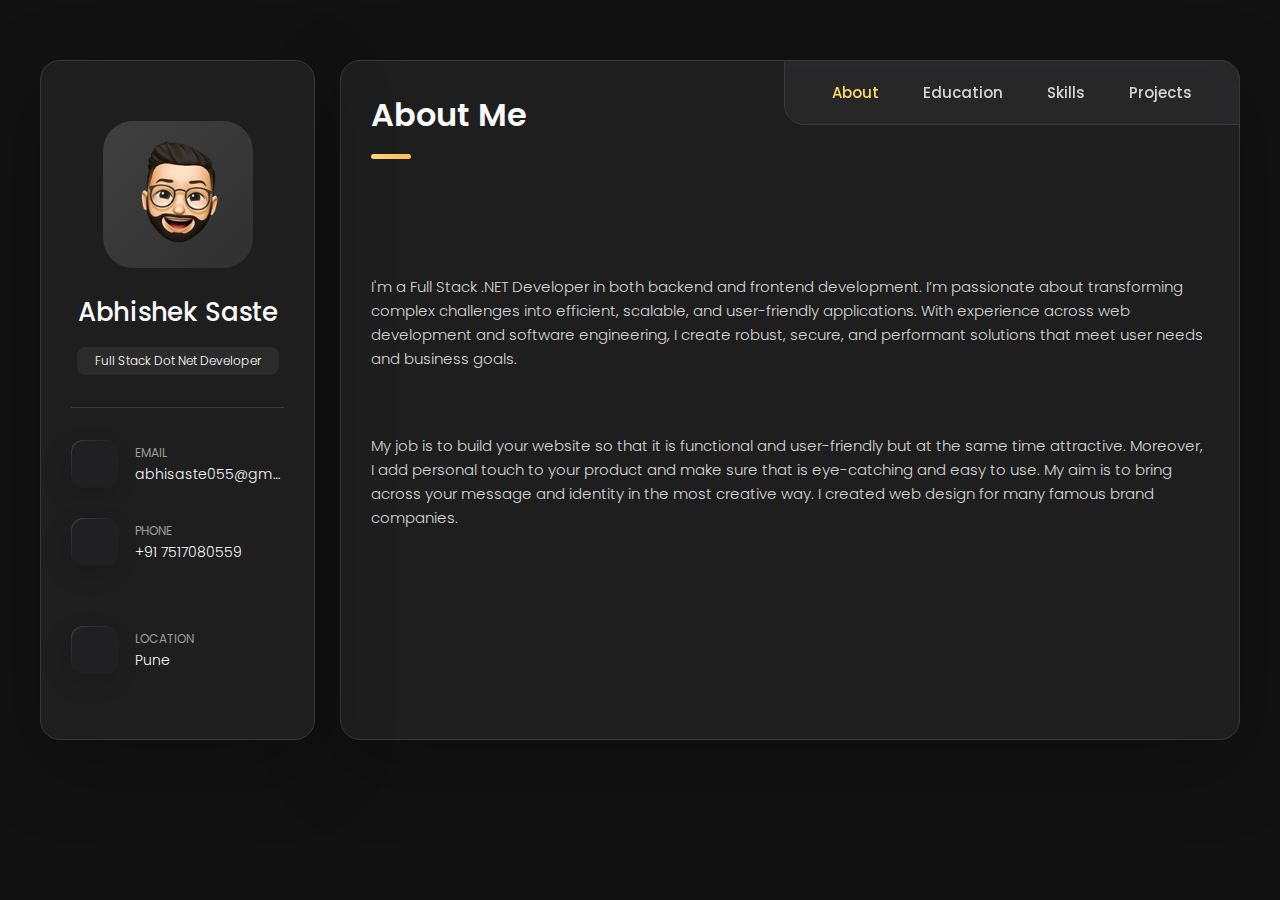
==== commit e881624c: "initial commit" ====
--- a/index .html
+++ b/index .html
@@ -71,7 +71,7 @@
             <div class="contact-info">
               <p class="contact-title">Email</p>
 
-              <a href="mailto:richard@example.com" class="contact-link">abhisaste055@gmail.com</a>
+              <a href="abhisaste055@gmail.com" class="contact-link">abhisaste055@gmail.com</a>
             </div>
 
           </li>
@@ -85,7 +85,7 @@
             <div class="contact-info">
               <p class="contact-title">Phone</p>
 
-              <a href="tel:+12133522795" class="contact-link">+91 7517080559</a>
+              <a href="+91 7517080559" class="contact-link">+91 7517080559</a>
             </div>
 
           </li>
@@ -159,15 +159,17 @@
         <li class="navbar-item">
             <button class="navbar-link active" data-nav-link>About</button>
         </li>
+
         <li class="navbar-item">
-            <button class="navbar-link" data-nav-link>Skills</button> <!-- Changed from "Resume" to "Skills" -->
+          <button class="navbar-link" data-nav-link>Education</button>
+      </li>
+        <li class="navbar-item">
+            <button class="navbar-link" data-nav-link>Skills</button> 
         </li>
         <li class="navbar-item">
-            <button class="navbar-link" data-nav-link>Project</button>
+            <button class="navbar-link" data-nav-link>Projects</button>
         </li>
-        <li class="navbar-item">
-            <button class="navbar-link" data-nav-link>Education</button>
-        </li>
+        
        
     </ul>
 </nav>
@@ -266,6 +268,82 @@
 
 
 
+      <article class="education" data-page="education">
+
+        <header>
+          <h2 class="h2 article-title">Education</h2>
+        </header>
+      
+        <section class="timeline">
+      
+          <div class="title-wrapper">
+            <div class="icon-box">
+              <ion-icon name="book-outline"></ion-icon>
+            </div>
+      
+            <h3 class="h3">Education</h3>
+          </div>
+      
+          <ol class="timeline-list">
+
+            <li class="timeline-item">
+      
+              <h4 class="h4 timeline-item-title">Diploma In Full Stack Dot.Net</h4>
+      
+              <span>6 Months</span>
+      
+              <p class="timeline-text">
+                Envision Computer Training Institute 
+              </p>
+      
+            </li>
+      
+            <li class="timeline-item">
+      
+              <h4 class="h4 timeline-item-title">B.E in Information Technology</h4>
+      
+              <span>2020 — 2024</span>
+      
+              <p class="timeline-text">
+                Savitribai Phule Pune University
+              </p>
+      
+            </li>
+
+            
+      
+            <li class="timeline-item">
+      
+              <h4 class="h4 timeline-item-title">HSC</h4>
+      
+              <span>2019 — 2020</span>
+      
+              <p class="timeline-text">
+                Maharashtra State Board
+              </p>
+      
+            </li>
+      
+            <li class="timeline-item">
+      
+              <h4 class="h4 timeline-item-title">SSC</h4>
+      
+              <span>2017 — 2018</span>
+      
+              <p class="timeline-text">
+                Maharashtra State Board.
+              </p>
+       
+            </li>
+      
+          </ol>
+      
+        </section>
+      
+      </article>
+      
+
+
 
 
       <!--
@@ -399,10 +477,10 @@
         - #PORTFOLIO
       -->
 
-      <article class="project" data-page="project">
+      <article class="projects" data-page="projects">
 
         <header>
-          <h2 class="h2 article-title">Project</h2>
+          <h2 class="h2 article-title">Projects</h2>
         </header>
 
         <section class="projects">
@@ -571,6 +649,63 @@
               </a>
             </li>
 
+            <li class="project-item  active" data-filter-item data-category="web design">
+              <a href="https://props-project-theta.vercel.app/">
+
+                <figure class="project-img">
+                  <div class="project-item-icon-box">
+                    <ion-icon name="eye-outline"></ion-icon>
+                  </div>
+
+                  <img src="./assets/images/Illustrations/Props.png" alt="metaspark" loading="lazy">
+                </figure>
+
+                <h3 class="project-title">Learning system</h3>
+
+                <p class="project-category">Frontend</p>
+
+              </a>
+            </li>
+
+            <li class="project-item  active" data-filter-item data-category="web design">
+              <a href="https://dashboard-project-delta-six.vercel.app/">
+
+                <figure class="project-img">
+                  <div class="project-item-icon-box">
+                    <ion-icon name="eye-outline"></ion-icon>
+                  </div>
+
+                  <img src="./assets/images/Illustrations/Dashboard.png" alt="metaspark" loading="lazy">
+                </figure>
+
+                <h3 class="project-title">Dashboard</h3>
+
+                <p class="project-category">Frontend</p>
+
+              </a>
+            </li>
+
+            <li class="project-item  active" data-filter-item data-category="web design">
+              <a href="https://redux-project-xi.vercel.app/ ">
+
+                <figure class="project-img">
+                  <div class="project-item-icon-box">
+                    <ion-icon name="eye-outline"></ion-icon>
+                  </div>
+
+                  <img src="./assets/images/Illustrations/Todo.png" alt="metaspark" loading="lazy">
+                </figure>
+
+                <h3 class="project-title">Todo List</h3>
+
+                <p class="project-category">Frontend</p>
+
+              </a>
+            </li>
+
+
+
+
           
 
           </ul>
@@ -580,82 +715,6 @@
       </article>
 
 
-
-
-      <article class="education" data-page="education">
-
-        <header>
-          <h2 class="h2 article-title">Education</h2>
-        </header>
-      
-        <section class="timeline">
-      
-          <div class="title-wrapper">
-            <div class="icon-box">
-              <ion-icon name="book-outline"></ion-icon>
-            </div>
-      
-            <h3 class="h3">Education</h3>
-          </div>
-      
-          <ol class="timeline-list">
-
-            <li class="timeline-item">
-      
-              <h4 class="h4 timeline-item-title">Diploma In Full Stack Dot.Net</h4>
-      
-              <span>6 Months</span>
-      
-              <p class="timeline-text">
-                Envision Computer Training Institute 
-              </p>
-      
-            </li>
-      
-            <li class="timeline-item">
-      
-              <h4 class="h4 timeline-item-title">B.E in Information Technology</h4>
-      
-              <span>2020 — 2024</span>
-      
-              <p class="timeline-text">
-                Savitribai Phule Pune University
-              </p>
-      
-            </li>
-
-            
-      
-            <li class="timeline-item">
-      
-              <h4 class="h4 timeline-item-title">HSC</h4>
-      
-              <span>2019 — 2020</span>
-      
-              <p class="timeline-text">
-                Maharashtra State Board
-              </p>
-      
-            </li>
-      
-            <li class="timeline-item">
-      
-              <h4 class="h4 timeline-item-title">SSC</h4>
-      
-              <span>2017 — 2018</span>
-      
-              <p class="timeline-text">
-                Maharashtra State Board.
-              </p>
-      
-            </li>
-      
-          </ol>
-      
-        </section>
-      
-      </article>
-      
 
 
       
--- a/assets/css/style.css
+++ b/assets/css/style.css
@@ -1,25 +1,8 @@
-/*-----------------------------------*\
-  #style.css
-\*-----------------------------------*/
-
-
-/**
- * copyright 2022 @codewithsadee
- */
-
-
-
-
-
-/*-----------------------------------*\
-  #CUSTOM PROPERTY
-\*-----------------------------------*/
+
 
 :root {
 
-  /**
-   * colors
-   */
+  
 
   /* gradient */
 
@@ -972,7 +955,7 @@
 .project-img {
   position: relative;
   width: 100%;
-  height: 2000px;
+  height: 90%;
   border-radius: 16px;
   overflow: hidden;
   margin-bottom: 15px;
